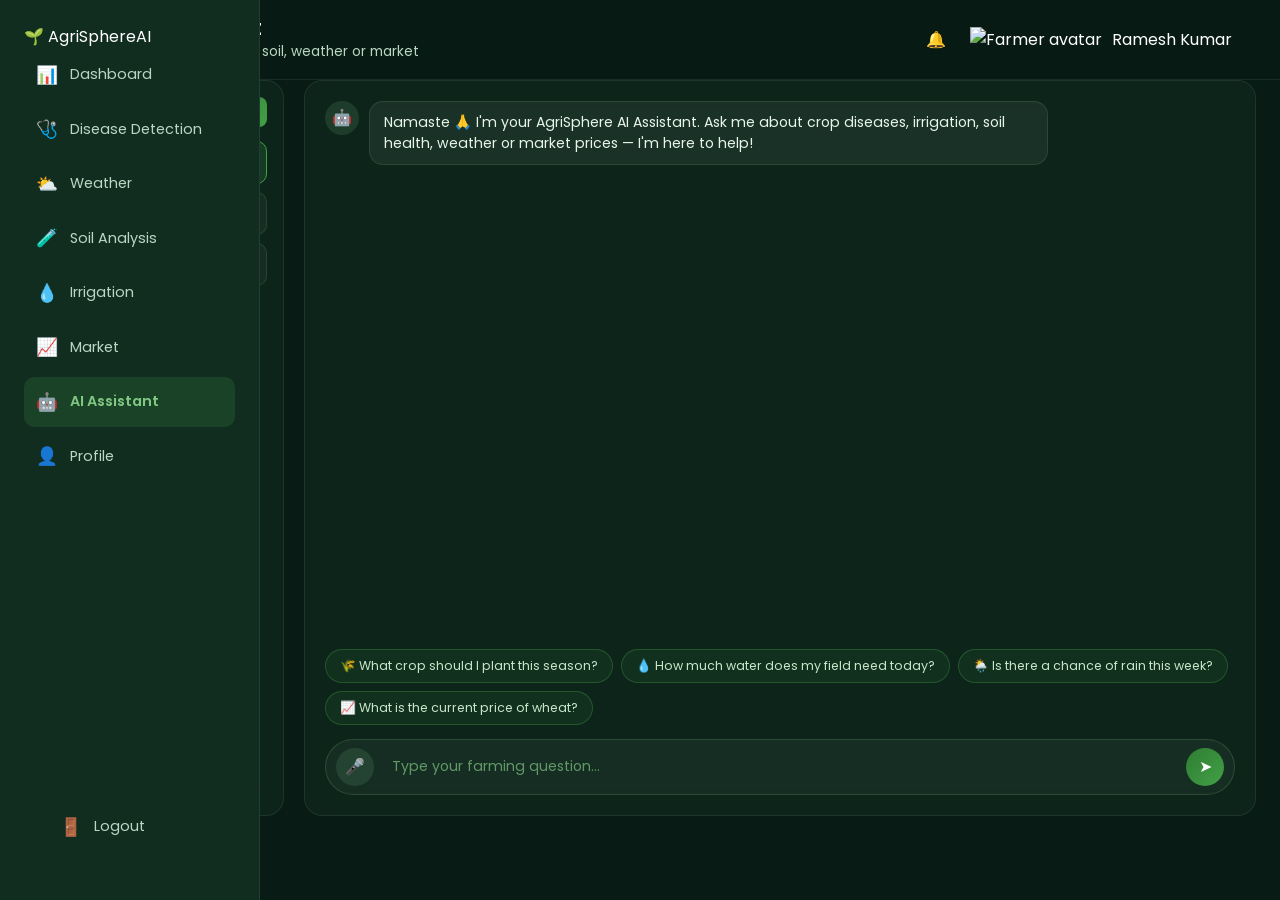
==== chatbot.html @ 05b8a4e9 "all fronted completed" ====
<!DOCTYPE html>
<html lang="en">
<head>
<meta charset="UTF-8" />
<meta name="viewport" content="width=device-width, initial-scale=1.0" />
<title>AI Farming Assistant | AgriSphere AI</title>

<!-- Google Font: Poppins (consistent with rest of app) -->
<link rel="preconnect" href="https://fonts.googleapis.com">
<link href="https://fonts.googleapis.com/css2?family=Poppins:wght@300;400;500;600;700&display=swap" rel="stylesheet">

<!-- Reused shared stylesheets only — no new CSS file for this page -->
<link rel="stylesheet" href="css/style.css" />
<link rel="stylesheet" href="css/dashboard.css" />

<!-- ===================== PAGE-SPECIFIC INLINE STYLES ===================== -->
<!-- Only layout/structure unique to the chatbot UI lives here.            -->
<!-- Colors, fonts, glass/card/button rules are all reused from style.css   -->
<!-- and dashboard.css — nothing is redefined here.                         -->
<style>
  /* Two-column grid: chat history sidebar + main chat window */
  .chatbot-layout {
    display: grid;
    grid-template-columns: 260px 1fr;
    gap: 20px;
    height: calc(100vh - 140px);
    padding: 0 24px 24px;
  }

  /* ---- Chat History Sidebar ---- */
  .chat-history {
    display: flex;
    flex-direction: column;
    padding: 16px;
    overflow: hidden;
  }
  .chat-history__header {
    display: flex;
    align-items: center;
    justify-content: space-between;
    margin-bottom: 14px;
  }
  .chat-history__header h3 {
    color: #fff;
    font-size: 1rem;
    font-weight: 600;
  }
  .chat-history__new-btn {
    background: linear-gradient(135deg, #2E7D32, #43A047);
    color: #fff;
    border: none;
    border-radius: 8px;
    padding: 6px 12px;
    font-family: 'Poppins', sans-serif;
    font-size: 0.78rem;
    cursor: pointer;
    transition: opacity 0.2s ease;
  }
  .chat-history__new-btn:hover { opacity: 0.85; }

  .chat-history__list {
    list-style: none;
    overflow-y: auto;
    display: flex;
    flex-direction: column;
    gap: 8px;
  }
  .chat-history__item {
    background: rgba(255, 255, 255, 0.04);
    border: 1px solid rgba(129, 199, 132, 0.15);
    border-radius: 10px;
    padding: 10px 12px;
    color: #C8E6C9;
    font-size: 0.82rem;
    cursor: pointer;
    transition: background 0.2s ease, border-color 0.2s ease;
    white-space: nowrap;
    overflow: hidden;
    text-overflow: ellipsis;
  }
  .chat-history__item:hover,
  .chat-history__item--active {
    background: rgba(67, 160, 71, 0.18);
    border-color: #43A047;
    color: #fff;
  }

  /* ---- Main Chat Window ---- */
  .chat-window {
    display: flex;
    flex-direction: column;
    padding: 20px;
    overflow: hidden;
  }

  .chat-window__messages {
    flex: 1;
    overflow-y: auto;
    display: flex;
    flex-direction: column;
    gap: 16px;
    padding-right: 6px;
    margin-bottom: 12px;
  }

  /* Individual message row */
  .chat-msg {
    display: flex;
    gap: 10px;
    max-width: 80%;
    animation: fadeInUp 0.3s ease;
  }
  .chat-msg--user {
    align-self: flex-end;
    flex-direction: row-reverse;
  }
  .chat-msg__avatar {
    width: 34px;
    height: 34px;
    border-radius: 50%;
    display: flex;
    align-items: center;
    justify-content: center;
    background: rgba(129, 199, 132, 0.15);
    flex-shrink: 0;
    font-size: 1rem;
  }
  .chat-msg__bubble {
    background: rgba(255, 255, 255, 0.06);
    border: 1px solid rgba(129, 199, 132, 0.15);
    border-radius: 14px;
    padding: 10px 14px;
    color: #E8F5E9;
    font-size: 0.88rem;
    line-height: 1.5;
  }
  .chat-msg--user .chat-msg__bubble {
    background: linear-gradient(135deg, #2E7D32, #43A047);
    color: #fff;
    border: none;
  }

  /* Typing animation bubble (three bouncing dots) */
  .chat-msg__bubble--typing {
    display: flex;
    gap: 4px;
    align-items: center;
    padding: 14px;
  }
  .typing-dot {
    width: 6px;
    height: 6px;
    border-radius: 50%;
    background: #81C784;
    animation: typingBounce 1.2s infinite ease-in-out;
  }
  .typing-dot:nth-child(2) { animation-delay: 0.2s; }
  .typing-dot:nth-child(3) { animation-delay: 0.4s; }

  @keyframes typingBounce {
    0%, 60%, 100% { transform: translateY(0); opacity: 0.5; }
    30% { transform: translateY(-5px); opacity: 1; }
  }
  @keyframes fadeInUp {
    from { opacity: 0; transform: translateY(8px); }
    to { opacity: 1; transform: translateY(0); }
  }

  /* ---- Suggested Questions ---- */
  .suggested-questions {
    display: flex;
    flex-wrap: wrap;
    gap: 8px;
    margin-bottom: 14px;
  }
  .suggestion-chip {
    background: rgba(67, 160, 71, 0.1);
    border: 1px solid rgba(67, 160, 71, 0.35);
    color: #C8E6C9;
    border-radius: 20px;
    padding: 7px 14px;
    font-family: 'Poppins', sans-serif;
    font-size: 0.78rem;
    cursor: pointer;
    transition: background 0.2s ease, color 0.2s ease;
  }
  .suggestion-chip:hover {
    background: #43A047;
    color: #fff;
  }

  /* ---- Input Bar ---- */
  .chat-window__input-bar {
    display: flex;
    align-items: center;
    gap: 10px;
    background: rgba(255, 255, 255, 0.04);
    border: 1px solid rgba(129, 199, 132, 0.2);
    border-radius: 30px;
    padding: 8px 10px;
  }
  .chat-window__input {
    flex: 1;
    background: transparent;
    border: none;
    outline: none;
    color: #fff;
    font-family: 'Poppins', sans-serif;
    font-size: 0.88rem;
    padding: 6px 8px;
  }
  .chat-window__input::placeholder { color: #81C784; opacity: 0.7; }

  .chat-icon-btn {
    width: 38px;
    height: 38px;
    border-radius: 50%;
    border: none;
    background: rgba(129, 199, 132, 0.15);
    color: #C8E6C9;
    font-size: 1rem;
    cursor: pointer;
    display: flex;
    align-items: center;
    justify-content: center;
    flex-shrink: 0;
    transition: background 0.2s ease, transform 0.2s ease;
  }
  .chat-icon-btn:hover { background: rgba(129, 199, 132, 0.3); }
  .chat-icon-btn--send {
    background: linear-gradient(135deg, #2E7D32, #43A047);
    color: #fff;
  }
  .chat-icon-btn--send:hover { transform: scale(1.08); }

  /* Voice button "listening" pulse state, toggled via JS */
  .chat-icon-btn--listening {
    background: #E53935;
    color: #fff;
    animation: pulseMic 1s infinite;
  }
  @keyframes pulseMic {
    0% { box-shadow: 0 0 0 0 rgba(229, 57, 53, 0.5); }
    70% { box-shadow: 0 0 0 10px rgba(229, 57, 53, 0); }
    100% { box-shadow: 0 0 0 0 rgba(229, 57, 53, 0); }
  }

  /* Responsive: stack history above chat window on small screens */
  @media (max-width: 768px) {
    .chatbot-layout {
      grid-template-columns: 1fr;
      height: auto;
    }
    .chat-history { max-height: 180px; }
  }
</style>
</head>
<body>

<!-- ===================== SIDEBAR (identical structure to all dashboard pages) ===================== -->
<aside class="sidebar">
  <div class="sidebar__logo">
    <span class="logo-icon">🌱</span>
    <span class="logo-text">AgriSphere<span class="accent">AI</span></span>
  </div>

  <nav class="sidebar__nav">
    <a href="dashboard.html" class="sidebar__link">
      <span class="sidebar__icon">📊</span> Dashboard
    </a>
    <a href="disease.html" class="sidebar__link">
      <span class="sidebar__icon">🩺</span> Disease Detection
    </a>
    <a href="weather.html" class="sidebar__link">
      <span class="sidebar__icon">⛅</span> Weather
    </a>
    <a href="soil.html" class="sidebar__link">
      <span class="sidebar__icon">🧪</span> Soil Analysis
    </a>
    <a href="irrigation.html" class="sidebar__link">
      <span class="sidebar__icon">💧</span> Irrigation
    </a>
    <a href="market.html" class="sidebar__link">
      <span class="sidebar__icon">📈</span> Market
    </a>
    <!-- Current page — marked active -->
    <a href="chatbot.html" class="sidebar__link sidebar__link--active">
      <span class="sidebar__icon">🤖</span> AI Assistant
    </a>
    <a href="profile.html" class="sidebar__link">
      <span class="sidebar__icon">👤</span> Profile
    </a>
  </nav>

  <div class="sidebar__footer">
    <a href="index.html" class="sidebar__link">
      <span class="sidebar__icon">🚪</span> Logout
    </a>
  </div>
</aside>

<!-- ===================== MAIN CONTENT ===================== -->
<div class="main-content">

  <!-- ===================== TOP NAV (identical structure to all dashboard pages) ===================== -->
  <header class="topnav">
    <div class="topnav__title">
      <h1>AI Farming Assistant</h1>
      <p class="topnav__subtitle">Ask anything about your crops, soil, weather or market</p>
    </div>
    <div class="topnav__right">
      <span class="topnav__notif">🔔</span>
      <div class="topnav__profile">
        <img src="https://i.pravatar.cc/40?img=12" alt="Farmer avatar" />
        <span>Ramesh Kumar</span>
      </div>
    </div>
  </header>

  <!-- ===================== CHATBOT LAYOUT ===================== -->
  <!-- Two-column layout: Chat History Sidebar (left) + Main Chat Window (right) -->
  <section class="chatbot-layout">

    <!-- ============ CHAT HISTORY SIDEBAR ============ -->
    <div class="glass chat-history">
      <div class="chat-history__header">
        <h3>Chat History</h3>
        <button id="newChatBtn" class="chat-history__new-btn" title="Start new chat">+ New</button>
      </div>
      <ul id="chatHistoryList" class="chat-history__list">
        <!-- History items injected dynamically by chatbot.js -->
      </ul>
    </div>

    <!-- ============ MAIN CHAT WINDOW ============ -->
    <div class="glass chat-window">

      <!-- Chat messages render here -->
      <div id="chatMessages" class="chat-window__messages">
        <!-- Initial AI greeting message (also serves as template structure) -->
        <div class="chat-msg chat-msg--ai">
          <div class="chat-msg__avatar">🤖</div>
          <div class="chat-msg__bubble">
            <p>Namaste 🙏 I'm your AgriSphere AI Assistant. Ask me about crop diseases, irrigation, soil health, weather or market prices — I'm here to help!</p>
          </div>
        </div>
      </div>

      <!-- ============ SUGGESTED QUESTIONS ============ -->
      <!-- Quick-tap chips to populate common queries -->
      <div id="suggestedQuestions" class="suggested-questions">
        <button class="suggestion-chip" data-question="What crop should I plant this season?">🌾 What crop should I plant this season?</button>
        <button class="suggestion-chip" data-question="How much water does my field need today?">💧 How much water does my field need today?</button>
        <button class="suggestion-chip" data-question="Is there a chance of rain this week?">🌦️ Is there a chance of rain this week?</button>
        <button class="suggestion-chip" data-question="What is the current price of wheat?">📈 What is the current price of wheat?</button>
      </div>

      <!-- ============ CHAT INPUT BAR ============ -->
      <div class="chat-window__input-bar">
        <!-- Voice input button (UI only — no real speech recognition wired up) -->
        <button id="voiceBtn" class="chat-icon-btn" title="Voice input">
          <span id="voiceIcon">🎤</span>
        </button>

        <input
          type="text"
          id="chatInput"
          class="chat-window__input"
          placeholder="Type your farming question..."
          autocomplete="off"
        />

        <!-- Send button -->
        <button id="sendBtn" class="chat-icon-btn chat-icon-btn--send" title="Send message">
          ➤
        </button>
      </div>

    </div> <!-- /chat-window -->

  </section>

</div> <!-- /main-content -->

<!-- ===================== SCRIPTS ===================== -->
<script src="js/main.js"></script>
<script src="js/dashboard.js"></script>
<script src="js/chatbot.js"></script>
</body>
</html>
---- css/style.css ----
/* =====================================================
   AGRISPHERE AI — STYLE SHEET (Landing Page)
   =====================================================
   This file is organized into clear sections:
   1. Reset & Variables
   2. Base / Typography
   3. Reusable Components (buttons, glass effect)
   4. Navbar
   5. Hero Section
   6. Animated Statistics
   7. Features Section
   8. How It Works
   9. Why Choose Us
   10. Call To Action
   11. Footer
   12. Scroll Reveal Animation
   13. Responsive Design (Tablet & Mobile)
   ===================================================== */


/* -----------------------------------------------------
   1. RESET & VARIABLES
   CSS variables (--name) let us reuse colors everywhere.
   If you want to change the theme, edit these values only.
------------------------------------------------------ */
:root {
  /* Color palette (from project brief) */
  --color-bg: #081C15;
  --color-primary: #2E7D32;
  --color-secondary: #43A047;
  --color-accent: #81C784;
  --color-card: #112D20;
  --color-text: #FFFFFF;
  --color-text-soft: #B9D8C4;
  --color-warning: #FFA000;
  --color-danger: #F44336;

  /* Glass effect helpers */
  --glass-bg: rgba(17, 45, 32, 0.55);
  --glass-border: rgba(255, 255, 255, 0.08);

  /* Spacing scale */
  --space-sm: 0.75rem;
  --space-md: 1.5rem;
  --space-lg: 3rem;
  --space-xl: 6rem;

  /* Shape & motion */
  --radius: 18px;
  --radius-sm: 10px;
  --transition: 0.3s ease;
  --shadow-soft: 0 10px 30px rgba(0, 0, 0, 0.35);
}

/* Reset default browser spacing/box-sizing so layout is predictable */
* {
  margin: 0;
  padding: 0;
  box-sizing: border-box;
}

html {
  scroll-behavior: smooth; /* smooth scrolling for in-page links (#features etc.) */
}


/* -----------------------------------------------------
   2. BASE / TYPOGRAPHY
------------------------------------------------------ */
body {
  font-family: 'Poppins', sans-serif;
  background-color: var(--color-bg);
  color: var(--color-text);
  line-height: 1.6;
  overflow-x: hidden; /* prevents horizontal scroll from floating shapes */
}

h1, h2, h3, h4 {
  font-weight: 600;
  line-height: 1.2;
}

a {
  text-decoration: none;
  color: inherit;
}

ul {
  list-style: none;
}

img {
  max-width: 100%;
  display: block;
}

/* Small uppercase label used above section titles (e.g. "Platform") */
.eyebrow {
  display: inline-block;
  font-size: 0.8rem;
  font-weight: 600;
  letter-spacing: 0.12em;
  text-transform: uppercase;
  color: var(--color-accent);
  margin-bottom: var(--space-sm);
}

/* Gradient text used on the hero headline's key word */
.text-gradient {
  background: linear-gradient(90deg, var(--color-accent), var(--color-secondary));
  -webkit-background-clip: text;
  background-clip: text;
  color: transparent;
}

.section-heading {
  text-align: center;
  max-width: 640px;
  margin: 0 auto var(--space-xl);
}

.section-title {
  font-size: clamp(1.8rem, 3vw, 2.6rem);
  margin-bottom: var(--space-sm);
}

.section-subtitle {
  color: var(--color-text-soft);
  font-size: 1.05rem;
}


/* -----------------------------------------------------
   3. REUSABLE COMPONENTS
------------------------------------------------------ */

/* Glassmorphism card base — used by feature cards, scan card, etc. */
.glass {
  background: var(--glass-bg);
  border: 1px solid var(--glass-border);
  backdrop-filter: blur(14px);
  -webkit-backdrop-filter: blur(14px);
  border-radius: var(--radius);
}

/* Buttons */
.btn {
  display: inline-flex;
  align-items: center;
  gap: 0.5rem;
  padding: 0.8rem 1.6rem;
  border-radius: 999px; /* fully rounded pill shape */
  font-weight: 600;
  font-size: 0.95rem;
  border: none;
  cursor: pointer;
  transition: transform var(--transition), box-shadow var(--transition), background var(--transition);
  white-space: nowrap;
}

.btn--primary {
  background: linear-gradient(135deg, var(--color-secondary), var(--color-primary));
  color: var(--color-text);
  box-shadow: 0 8px 24px rgba(46, 125, 50, 0.45);
}

.btn--primary:hover {
  transform: translateY(-3px);
  box-shadow: 0 12px 30px rgba(46, 125, 50, 0.6);
}

.btn--ghost {
  background: transparent;
  color: var(--color-text);
  border: 1px solid var(--glass-border);
}

.btn--ghost:hover {
  background: rgba(255, 255, 255, 0.06);
  transform: translateY(-3px);
}

.btn--lg {
  padding: 1rem 2rem;
  font-size: 1rem;
}

/* Arrow inside buttons slides right on hover */
.btn__arrow {
  transition: transform var(--transition);
}

.btn:hover .btn__arrow {
  transform: translateX(4px);
}


/* -----------------------------------------------------
   4. NAVBAR
------------------------------------------------------ */
.navbar {
  position: sticky;
  top: 0;
  z-index: 100;
  width: 100%;
  background: rgba(8, 28, 21, 0.7);
  backdrop-filter: blur(14px);
  -webkit-backdrop-filter: blur(14px);
  border-bottom: 1px solid var(--glass-border);
}

.navbar__inner {
  max-width: 1280px;
  margin: 0 auto;
  display: flex;
  align-items: center;
  justify-content: space-between;
  padding: 1rem var(--space-md);
}

.navbar__brand {
  display: flex;
  align-items: center;
  gap: 0.5rem;
  font-weight: 700;
  font-size: 1.2rem;
}

.navbar__logo {
  font-size: 1.4rem;
}

.navbar__name--accent {
  color: var(--color-accent);
}

.navbar__links {
  display: flex;
  align-items: center;
  gap: var(--space-lg);
}

.navbar__link {
  font-size: 0.95rem;
  color: var(--color-text-soft);
  transition: color var(--transition);
}

.navbar__link:hover {
  color: var(--color-text);
}

.navbar__cta {
  margin-left: var(--space-md);
}

/* Hamburger icon — hidden on desktop, shown on mobile via media query */
.navbar__toggle {
  display: none;
  flex-direction: column;
  gap: 5px;
  background: none;
  border: none;
  cursor: pointer;
}

.navbar__toggle span {
  width: 24px;
  height: 2px;
  background: var(--color-text);
  border-radius: 2px;
}

/* Mobile dropdown menu — hidden by default, JS toggles .navbar__mobile--open */
.navbar__mobile {
  display: none;
  flex-direction: column;
  gap: var(--space-md);
  padding: var(--space-md);
  background: rgba(8, 28, 21, 0.95);
  border-top: 1px solid var(--glass-border);
}

.navbar__mobile--open {
  display: flex;
}

.navbar__mobile-cta {
  width: fit-content;
}


/* -----------------------------------------------------
   5. HERO SECTION
------------------------------------------------------ */
.hero {
  position: relative;
  padding: var(--space-xl) var(--space-md);
  overflow: hidden;
}

/* Soft blurred glowing circles in the background — pure CSS, no images */
.hero__glow {
  position: absolute;
  border-radius: 50%;
  filter: blur(100px);
  opacity: 0.35;
  z-index: 0;
}

.hero__glow--one {
  width: 420px;
  height: 420px;
  background: var(--color-primary);
  top: -100px;
  left: -100px;
}

.hero__glow--two {
  width: 380px;
  height: 380px;
  background: var(--color-accent);
  bottom: -120px;
  right: -80px;
}

.hero__inner {
  position: relative;
  z-index: 1;
  max-width: 1280px;
  margin: 0 auto;
  display: grid;
  grid-template-columns: 1.1fr 0.9fr;
  align-items: center;
  gap: var(--space-xl);
}

.hero__title {
  font-size: clamp(2.4rem, 5vw, 3.6rem);
  margin-bottom: var(--space-md);
}

.hero__subtitle {
  color: var(--color-text-soft);
  font-size: 1.1rem;
  max-width: 520px;
  margin-bottom: var(--space-lg);
}

.hero__actions {
  display: flex;
  flex-wrap: wrap;
  gap: var(--space-md);
  margin-bottom: var(--space-md);
}

.hero__trust {
  font-size: 0.85rem;
  color: var(--color-text-soft);
  opacity: 0.8;
}

/* --- Signature visual: the AI Scan Card --- */
.hero__visual {
  position: relative;
  display: flex;
  justify-content: center;
  align-items: center;
}

.scan-card {
  width: 100%;
  max-width: 360px;
  padding: var(--space-md);
  background: var(--glass-bg);
  border: 1px solid var(--glass-border);
  backdrop-filter: blur(14px);
  -webkit-backdrop-filter: blur(14px);
  border-radius: var(--radius);
  box-shadow: var(--shadow-soft);
  animation: floatCard 5s ease-in-out infinite; /* gentle floating motion */
}

.scan-card__header {
  display: flex;
  align-items: center;
  gap: 0.5rem;
  margin-bottom: var(--space-md);
  font-size: 0.9rem;
  color: var(--color-text-soft);
}

.scan-card__dot {
  width: 8px;
  height: 8px;
  border-radius: 50%;
  background: var(--color-danger);
  animation: pulseDot 1.5s ease-in-out infinite;
}

/* The leaf-scanning area */
.scan-card__body {
  position: relative;
  height: 160px;
  border-radius: var(--radius-sm);
  background: rgba(0, 0, 0, 0.25);
  display: flex;
  align-items: center;
  justify-content: center;
  font-size: 4rem;
  overflow: hidden;
  margin-bottom: var(--space-md);
}

/* The horizontal scanning line that sweeps up and down */
.scan-card__line {
  position: absolute;
  left: 0;
  width: 100%;
  height: 2px;
  background: var(--color-accent);
  box-shadow: 0 0 12px var(--color-accent);
  animation: scanSweep 2.4s ease-in-out infinite;
}

.scan-card__result {
  display: flex;
  justify-content: space-between;
  align-items: center;
  padding: 0.8rem 1rem;
  background: rgba(67, 160, 71, 0.15);
  border: 1px solid rgba(129, 199, 132, 0.3);
  border-radius: var(--radius-sm);
  font-size: 0.85rem;
}

.scan-card__result-label {
  color: var(--color-text-soft);
}

.scan-card__result-value {
  color: var(--color-accent);
  font-weight: 600;
}

/* Small floating chips around the scan card */
.float-chip {
  position: absolute;
  padding: 0.6rem 1rem;
  font-size: 0.8rem;
  background: var(--glass-bg);
  border: 1px solid var(--glass-border);
  backdrop-filter: blur(10px);
  border-radius: 999px;
  box-shadow: var(--shadow-soft);
}

.float-chip--one {
  top: 10%;
  right: -5%;
  animation: floatChip 4s ease-in-out infinite;
}

.float-chip--two {
  bottom: 8%;
  left: -8%;
  animation: floatChip 4.5s ease-in-out infinite reverse;
}


/* -----------------------------------------------------
   6. ANIMATED STATISTICS
------------------------------------------------------ */
.stats {
  padding: var(--space-xl) var(--space-md);
}

.stats__inner {
  max-width: 1100px;
  margin: 0 auto;
  display: grid;
  grid-template-columns: repeat(4, 1fr);
  gap: var(--space-md);
  text-align: center;
}

.stat__number {
  font-size: clamp(2rem, 4vw, 3rem);
  font-weight: 700;
  color: var(--color-accent);
}

.stat__suffix {
  font-size: clamp(2rem, 4vw, 3rem);
  font-weight: 700;
  color: var(--color-accent);
}

.stat__label {
  margin-top: 0.4rem;
  font-size: 0.9rem;
  color: var(--color-text-soft);
}


/* -----------------------------------------------------
   7. FEATURES SECTION
------------------------------------------------------ */
.features {
  padding: var(--space-xl) var(--space-md);
}

.features__grid {
  max-width: 1280px;
  margin: 0 auto;
  display: grid;
  grid-template-columns: repeat(4, 1fr);
  gap: var(--space-md);
}

.feature-card {
  padding: var(--space-md);
  background: var(--glass-bg);
  border: 1px solid var(--glass-border);
  backdrop-filter: blur(14px);
  -webkit-backdrop-filter: blur(14px);
  border-radius: var(--radius);
  transition: transform var(--transition), border-color var(--transition);
}

.feature-card:hover {
  transform: translateY(-6px);
  border-color: var(--color-accent);
}

.feature-card__icon {
  font-size: 2rem;
  margin-bottom: var(--space-sm);
}

.feature-card__title {
  font-size: 1.05rem;
  margin-bottom: 0.4rem;
}

.feature-card__text {
  font-size: 0.9rem;
  color: var(--color-text-soft);
}


/* -----------------------------------------------------
   8. HOW IT WORKS
------------------------------------------------------ */
.how-it-works {
  padding: var(--space-xl) var(--space-md);
}

.steps {
  max-width: 1100px;
  margin: 0 auto;
  display: flex;
  align-items: flex-start;
  justify-content: space-between;
  gap: var(--space-md);
}

.step {
  flex: 1;
  text-align: center;
  padding: var(--space-md);
}

.step__number {
  display: inline-block;
  font-size: 1.8rem;
  font-weight: 700;
  color: var(--color-accent);
  margin-bottom: var(--space-sm);
}

.step__title {
  margin-bottom: 0.5rem;
}

.step__text {
  font-size: 0.9rem;
  color: var(--color-text-soft);
}

/* Connecting line between steps (hidden on mobile) */
.step__connector {
  flex: 0 0 60px;
  height: 1px;
  margin-top: 2.2rem;
  background: linear-gradient(90deg, transparent, var(--color-accent), transparent);
}


/* -----------------------------------------------------
   9. WHY CHOOSE US
------------------------------------------------------ */
.why-us {
  padding: var(--space-xl) var(--space-md);
}

.why-us__inner {
  max-width: 1280px;
  margin: 0 auto;
  display: grid;
  grid-template-columns: 1fr 1fr;
  gap: var(--space-xl);
  align-items: center;
}

.why-list {
  margin-top: var(--space-lg);
  display: flex;
  flex-direction: column;
  gap: var(--space-md);
}

.why-list__item {
  display: flex;
  gap: var(--space-sm);
  align-items: flex-start;
}

.why-list__check {
  flex-shrink: 0;
  width: 26px;
  height: 26px;
  border-radius: 50%;
  background: rgba(129, 199, 132, 0.15);
  color: var(--color-accent);
  display: flex;
  align-items: center;
  justify-content: center;
  font-size: 0.8rem;
  font-weight: 700;
}

.why-list__item h4 {
  font-size: 1rem;
  margin-bottom: 0.2rem;
}

.why-list__item p {
  font-size: 0.88rem;
  color: var(--color-text-soft);
}

/* Glass panel with progress bars on the right side */
.glass-panel {
  padding: var(--space-lg);
  background: var(--glass-bg);
  border: 1px solid var(--glass-border);
  backdrop-filter: blur(14px);
  border-radius: var(--radius);
  display: flex;
  flex-direction: column;
  gap: var(--space-md);
}

.glass-panel__row {
  display: flex;
  flex-direction: column;
  gap: 0.5rem;
  font-size: 0.9rem;
  color: var(--color-text-soft);
}

.progress-bar {
  width: 100%;
  height: 8px;
  border-radius: 999px;
  background: rgba(255, 255, 255, 0.08);
  overflow: hidden;
}

.progress-bar__fill {
  height: 100%;
  width: 0%; /* JS animates this to the data-fill value */
  border-radius: 999px;
  background: linear-gradient(90deg, var(--color-secondary), var(--color-accent));
  transition: width 1.2s ease;
}


/* -----------------------------------------------------
   10. CALL TO ACTION
------------------------------------------------------ */
.cta {
  padding: var(--space-xl) var(--space-md);
}

.cta__inner {
  max-width: 720px;
  margin: 0 auto;
  text-align: center;
  padding: var(--space-xl) var(--space-lg);
  background: linear-gradient(135deg, rgba(46, 125, 50, 0.25), rgba(129, 199, 132, 0.1));
  border: 1px solid var(--glass-border);
  border-radius: var(--radius);
}

.cta__title {
  font-size: clamp(1.8rem, 3vw, 2.4rem);
  margin-bottom: var(--space-sm);
}

.cta__text {
  color: var(--color-text-soft);
  margin-bottom: var(--space-lg);
}


/* -----------------------------------------------------
   11. FOOTER
------------------------------------------------------ */
.footer {
  padding: var(--space-xl) var(--space-md) var(--space-md);
  border-top: 1px solid var(--glass-border);
}

.footer__inner {
  max-width: 1280px;
  margin: 0 auto;
  display: flex;
  justify-content: space-between;
  gap: var(--space-xl);
  flex-wrap: wrap;
}

.footer__brand {
  max-width: 360px;
}

.footer__tagline {
  margin-top: var(--space-sm);
  font-size: 0.85rem;
  color: var(--color-text-soft);
}

.footer__links {
  display: flex;
  gap: var(--space-xl);
}

.footer__col h4 {
  font-size: 0.9rem;
  margin-bottom: var(--space-sm);
  color: var(--color-text);
}

.footer__col a {
  display: block;
  font-size: 0.85rem;
  color: var(--color-text-soft);
  margin-bottom: 0.5rem;
  transition: color var(--transition);
}

.footer__col a:hover {
  color: var(--color-accent);
}

.footer__bottom {
  max-width: 1280px;
  margin: var(--space-lg) auto 0;
  padding-top: var(--space-md);
  border-top: 1px solid var(--glass-border);
  text-align: center;
  font-size: 0.8rem;
  color: var(--color-text-soft);
}


/* -----------------------------------------------------
   12. SCROLL REVEAL ANIMATION
   Elements with class "reveal" start hidden + shifted down.
   JS adds "reveal--visible" when they enter the viewport,
   which triggers this transition (fade in + slide up).
------------------------------------------------------ */
.reveal {
  opacity: 0;
  transform: translateY(30px);
  transition: opacity 0.8s ease, transform 0.8s ease;
}

.reveal--visible {
  opacity: 1;
  transform: translateY(0);
}


/* -----------------------------------------------------
   KEYFRAME ANIMATIONS
------------------------------------------------------ */

/* Gentle up-and-down float for the scan card */
@keyframes floatCard {
  0%, 100% { transform: translateY(0); }
  50% { transform: translateY(-12px); }
}

/* Floating motion for the small chips (slightly different rhythm) */
@keyframes floatChip {
  0%, 100% { transform: translateY(0); }
  50% { transform: translateY(-10px); }
}

/* Pulsing red "live" dot on the scan card */
@keyframes pulseDot {
  0%, 100% { opacity: 1; }
  50% { opacity: 0.3; }
}

/* The scanning line sweeping from top to bottom of the leaf area */
@keyframes scanSweep {
  0% { top: 0; }
  50% { top: 100%; }
  100% { top: 0; }
}


/* -----------------------------------------------------
   13. RESPONSIVE DESIGN
   Tablet first, then mobile — using max-width media queries.
------------------------------------------------------ */

/* Tablet (≤ 1024px) */
@media (max-width: 1024px) {
  .hero__inner {
    grid-template-columns: 1fr;
    text-align: center;
  }

  .hero__subtitle {
    margin-left: auto;
    margin-right: auto;
  }

  .hero__actions {
    justify-content: center;
  }

  .hero__visual {
    margin-top: var(--space-lg);
  }

  .features__grid {
    grid-template-columns: repeat(2, 1fr);
  }

  .why-us__inner {
    grid-template-columns: 1fr;
  }

  .why-us__panel {
    order: -1; /* show the visual panel above the text on tablet */
  }
}

/* Mobile (≤ 768px) */
@media (max-width: 768px) {
  /* Hide desktop nav links + CTA, show hamburger instead */
  .navbar__links,
  .navbar__cta {
    display: none;
  }

  .navbar__toggle {
    display: flex;
  }

  .stats__inner {
    grid-template-columns: repeat(2, 1fr);
  }

  .features__grid {
    grid-template-columns: 1fr;
  }

  /* Stack the "How It Works" steps vertically, hide connectors */
  .steps {
    flex-direction: column;
    align-items: center;
  }

  .step__connector {
    display: none;
  }

  .footer__inner {
    flex-direction: column;
    gap: var(--space-lg);
  }
}

/* Small phones (≤ 480px) */
@media (max-width: 480px) {
  .stats__inner {
    grid-template-columns: 1fr 1fr;
    gap: var(--space-lg);
  }

  .hero {
    padding: var(--space-lg) var(--space-md);
  }

  .scan-card {
    max-width: 100%;
  }
}

/* Respect users who prefer reduced motion */
@media (prefers-reduced-motion: reduce) {
  * {
    animation-duration: 0.01ms !important;
    animation-iteration-count: 1 !important;
    transition-duration: 0.01ms !important;
    scroll-behavior: auto !important;
  }
}
---- css/dashboard.css ----
/* =====================================================
   AGRISPHERE AI — DASHBOARD STYLE SHEET
   =====================================================
   This file ONLY contains dashboard-specific layout.
   Shared things (colors, fonts, buttons, .glass, progress
   bars) already come from css/style.css, which is loaded
   first in dashboard.html — so we reuse those variables here.

   Sections:
   1. Page Layout (sidebar + main column)
   2. Sidebar
   3. Top Navigation
   4. Welcome Card
   5. Overview Cards Grid
   6. AI Recommendation Card
   7. Charts Grid
   8. Recent Activity + Quick Actions
   9. Responsive Design
   ===================================================== */


/* -----------------------------------------------------
   1. PAGE LAYOUT
   The dashboard uses a fixed sidebar on the left and a
   flexible main column (top nav + content) on the right.
------------------------------------------------------ */
.dashboard-body {
  display: flex;
  min-height: 100vh;
  background-color: var(--color-bg);
}

.dashboard-main {
  flex: 1;
  display: flex;
  flex-direction: column;
  min-width: 0; /* prevents content from overflowing on small screens */
  margin-left: 260px; /* leaves space for the fixed sidebar */
}


/* -----------------------------------------------------
   2. SIDEBAR
------------------------------------------------------ */
.sidebar {
  position: fixed;
  top: 0;
  left: 0;
  width: 260px;
  height: 100vh;
  display: flex;
  flex-direction: column;
  padding: var(--space-md);
  background: var(--color-card);
  border-right: 1px solid var(--glass-border);
  z-index: 200;
  transition: transform var(--transition);
}

.sidebar__brand {
  display: flex;
  align-items: center;
  gap: 0.5rem;
  font-weight: 700;
  font-size: 1.1rem;
  margin-bottom: var(--space-lg);
  padding: 0 0.5rem;
}

.sidebar__nav {
  flex: 1;
  display: flex;
  flex-direction: column;
  gap: 0.25rem;
  overflow-y: auto;
}

.sidebar__section-label {
  font-size: 0.7rem;
  text-transform: uppercase;
  letter-spacing: 0.1em;
  color: var(--color-text-soft);
  opacity: 0.7;
  margin: var(--space-md) 0.5rem 0.4rem;
}

.sidebar__section-label:first-child {
  margin-top: 0;
}

.sidebar__link {
  display: flex;
  align-items: center;
  gap: 0.75rem;
  padding: 0.7rem 0.75rem;
  border-radius: var(--radius-sm);
  font-size: 0.9rem;
  color: var(--color-text-soft);
  transition: background var(--transition), color var(--transition);
}

.sidebar__link:hover {
  background: rgba(255, 255, 255, 0.05);
  color: var(--color-text);
}

/* Highlights the link of the page currently open */
.sidebar__link--active {
  background: rgba(67, 160, 71, 0.18);
  color: var(--color-accent);
  font-weight: 600;
}

.sidebar__icon {
  font-size: 1.1rem;
}

/* Small help card pinned to the bottom of the sidebar */
.sidebar__footer {
  margin-top: var(--space-md);
  padding: var(--space-md);
}

.sidebar__footer-title {
  font-size: 0.85rem;
  font-weight: 600;
  margin-bottom: 0.2rem;
}

.sidebar__footer-text {
  font-size: 0.78rem;
  color: var(--color-text-soft);
}

/* Dark overlay shown behind the sidebar on mobile when it's open */
.sidebar-overlay {
  display: none;
  position: fixed;
  inset: 0;
  background: rgba(0, 0, 0, 0.5);
  z-index: 150;
}

.sidebar-overlay--visible {
  display: block;
}


/* -----------------------------------------------------
   3. TOP NAVIGATION
------------------------------------------------------ */
.topnav {
  position: sticky;
  top: 0;
  z-index: 50;
  display: flex;
  align-items: center;
  gap: var(--space-md);
  padding: 1rem var(--space-lg);
  background: rgba(8, 28, 21, 0.85);
  backdrop-filter: blur(14px);
  -webkit-backdrop-filter: blur(14px);
  border-bottom: 1px solid var(--glass-border);
}

/* Hamburger button — hidden on desktop, shown on mobile */
.topnav__menu-btn {
  display: none;
  flex-direction: column;
  gap: 5px;
  background: none;
  border: none;
  cursor: pointer;
}

.topnav__menu-btn span {
  width: 22px;
  height: 2px;
  background: var(--color-text);
  border-radius: 2px;
}

.topnav__title {
  flex: 1;
}

.topnav__title h1 {
  font-size: 1.3rem;
}

.topnav__title p {
  font-size: 0.85rem;
  color: var(--color-text-soft);
}

.topnav__right {
  display: flex;
  align-items: center;
  gap: var(--space-md);
}

.topnav__icon-btn {
  position: relative;
  background: rgba(255, 255, 255, 0.05);
  border: 1px solid var(--glass-border);
  border-radius: 50%;
  width: 42px;
  height: 42px;
  font-size: 1.1rem;
  cursor: pointer;
}

.topnav__badge {
  position: absolute;
  top: -4px;
  right: -4px;
  background: var(--color-danger);
  color: var(--color-text);
  font-size: 0.65rem;
  font-weight: 700;
  width: 18px;
  height: 18px;
  border-radius: 50%;
  display: flex;
  align-items: center;
  justify-content: center;
}

.topnav__profile {
  display: flex;
  align-items: center;
  gap: 0.6rem;
}

.topnav__avatar {
  width: 38px;
  height: 38px;
  border-radius: 50%;
  background: rgba(129, 199, 132, 0.15);
  display: flex;
  align-items: center;
  justify-content: center;
  font-size: 1.1rem;
}

.topnav__profile-name {
  font-size: 0.88rem;
  font-weight: 500;
}


/* -----------------------------------------------------
   PAGE CONTENT WRAPPER
------------------------------------------------------ */
.dashboard-content {
  padding: var(--space-lg);
  display: flex;
  flex-direction: column;
  gap: var(--space-lg);
}


/* -----------------------------------------------------
   4. WELCOME CARD
------------------------------------------------------ */
.welcome-card {
  display: flex;
  align-items: center;
  justify-content: space-between;
  gap: var(--space-md);
  padding: var(--space-lg);
}

.welcome-card__text h2 {
  font-size: 1.4rem;
  margin: 0.3rem 0;
}

.welcome-card__text p {
  color: var(--color-text-soft);
  font-size: 0.9rem;
}


/* -----------------------------------------------------
   5. OVERVIEW CARDS GRID
   (Crop Health, Weather, Water Level, Disease Alert)
------------------------------------------------------ */
.overview-grid {
  display: grid;
  grid-template-columns: repeat(4, 1fr);
  gap: var(--space-md);
}

.overview-card {
  padding: var(--space-md);
}

.overview-card__top {
  display: flex;
  align-items: center;
  justify-content: space-between;
  margin-bottom: var(--space-sm);
}

.overview-card__icon {
  font-size: 1.4rem;
}

.overview-card__tag {
  font-size: 0.7rem;
  font-weight: 600;
  padding: 0.25rem 0.6rem;
  border-radius: 999px;
  background: rgba(255, 255, 255, 0.08);
  color: var(--color-text-soft);
}

.overview-card__tag--good {
  background: rgba(129, 199, 132, 0.15);
  color: var(--color-accent);
}

.overview-card__tag--warning {
  background: rgba(255, 160, 0, 0.15);
  color: var(--color-warning);
}

.overview-card__tag--danger {
  background: rgba(244, 67, 54, 0.15);
  color: var(--color-danger);
}

.overview-card__value {
  font-size: 1.6rem;
  margin-bottom: 0.2rem;
}

.overview-card__label {
  font-size: 0.82rem;
  color: var(--color-text-soft);
  margin-bottom: var(--space-sm);
}

/* Small weather details row (humidity / wind) */
.weather-mini {
  display: flex;
  gap: var(--space-md);
  font-size: 0.78rem;
  color: var(--color-text-soft);
}

/* Disease alert card gets a subtle red-tinted border */
.overview-card--alert {
  border-color: rgba(244, 67, 54, 0.35);
}

.overview-card__link {
  font-size: 0.82rem;
  font-weight: 600;
  color: var(--color-danger);
}


/* -----------------------------------------------------
   6. AI RECOMMENDATION CARD
------------------------------------------------------ */
.ai-card {
  display: flex;
  align-items: center;
  gap: var(--space-md);
  padding: var(--space-lg);
  background: linear-gradient(135deg, rgba(46, 125, 50, 0.2), rgba(129, 199, 132, 0.08));
}

.ai-card__icon {
  flex-shrink: 0;
  width: 56px;
  height: 56px;
  border-radius: 50%;
  background: rgba(129, 199, 132, 0.15);
  display: flex;
  align-items: center;
  justify-content: center;
  font-size: 1.6rem;
}

.ai-card__content {
  flex: 1;
}

.ai-card__content h3 {
  font-size: 1.1rem;
  margin: 0.2rem 0 0.4rem;
}

.ai-card__content p {
  font-size: 0.85rem;
  color: var(--color-text-soft);
}

.ai-card__action {
  flex-shrink: 0;
}


/* -----------------------------------------------------
   7. CHARTS GRID
------------------------------------------------------ */
.charts-grid {
  display: grid;
  grid-template-columns: 1fr 1fr;
  gap: var(--space-md);
}

.chart-card {
  padding: var(--space-md);
}

.chart-card__header {
  display: flex;
  align-items: center;
  justify-content: space-between;
  margin-bottom: var(--space-md);
}

.chart-card__header h3 {
  font-size: 1rem;
}


/* -----------------------------------------------------
   8. RECENT ACTIVITY + QUICK ACTIONS
------------------------------------------------------ */
.bottom-grid {
  display: grid;
  grid-template-columns: 1.4fr 1fr;
  gap: var(--space-md);
}

.activity-card,
.quick-actions-card {
  padding: var(--space-md);
}

.activity-card__title {
  font-size: 1rem;
  margin-bottom: var(--space-md);
}

.activity-list {
  display: flex;
  flex-direction: column;
  gap: var(--space-md);
}

.activity-item {
  display: flex;
  align-items: flex-start;
  gap: var(--space-sm);
}

.activity-item__icon {
  flex-shrink: 0;
  width: 36px;
  height: 36px;
  border-radius: 50%;
  background: rgba(255, 255, 255, 0.06);
  display: flex;
  align-items: center;
  justify-content: center;
}

.activity-item p {
  font-size: 0.85rem;
}

.activity-item__time {
  font-size: 0.75rem;
  color: var(--color-text-soft);
}

/* Quick Actions grid: 2x2 buttons */
.quick-actions-grid {
  display: grid;
  grid-template-columns: 1fr 1fr;
  gap: var(--space-sm);
}

.quick-action {
  display: flex;
  flex-direction: column;
  align-items: center;
  gap: 0.4rem;
  padding: var(--space-md) var(--space-sm);
  background: rgba(255, 255, 255, 0.04);
  border: 1px solid var(--glass-border);
  border-radius: var(--radius-sm);
  font-size: 0.8rem;
  text-align: center;
  color: var(--color-text-soft);
  transition: transform var(--transition), border-color var(--transition), color var(--transition);
}

.quick-action:hover {
  transform: translateY(-4px);
  border-color: var(--color-accent);
  color: var(--color-text);
}

.quick-action__icon {
  font-size: 1.4rem;
}


/* -----------------------------------------------------
   9. RESPONSIVE DESIGN
------------------------------------------------------ */

/* Tablet (≤ 1024px): collapse overview cards to 2 columns */
@media (max-width: 1024px) {
  .overview-grid {
    grid-template-columns: repeat(2, 1fr);
  }

  .charts-grid {
    grid-template-columns: 1fr;
  }

  .bottom-grid {
    grid-template-columns: 1fr;
  }
}

/* Mobile (≤ 768px): sidebar becomes an off-canvas drawer */
@media (max-width: 768px) {
  .sidebar {
    transform: translateX(-100%); /* hidden off-screen by default */
  }

  .sidebar--open {
    transform: translateX(0); /* JS adds this class to slide it in */
  }

  .dashboard-main {
    margin-left: 0; /* no fixed space needed when sidebar is hidden */
  }

  .topnav__menu-btn {
    display: flex;
  }

  .topnav__profile-name {
    display: none; /* keep just the avatar on small screens */
  }

  .welcome-card {
    flex-direction: column;
    align-items: flex-start;
    text-align: left;
  }

  .overview-grid {
    grid-template-columns: 1fr;
  }

  .ai-card {
    flex-direction: column;
    text-align: center;
  }

  .quick-actions-grid {
    grid-template-columns: 1fr 1fr;
  }
}

/* Small phones (≤ 480px) */
@media (max-width: 480px) {
  .dashboard-content {
    padding: var(--space-md);
  }

  .topnav {
    padding: 1rem var(--space-md);
  }
}
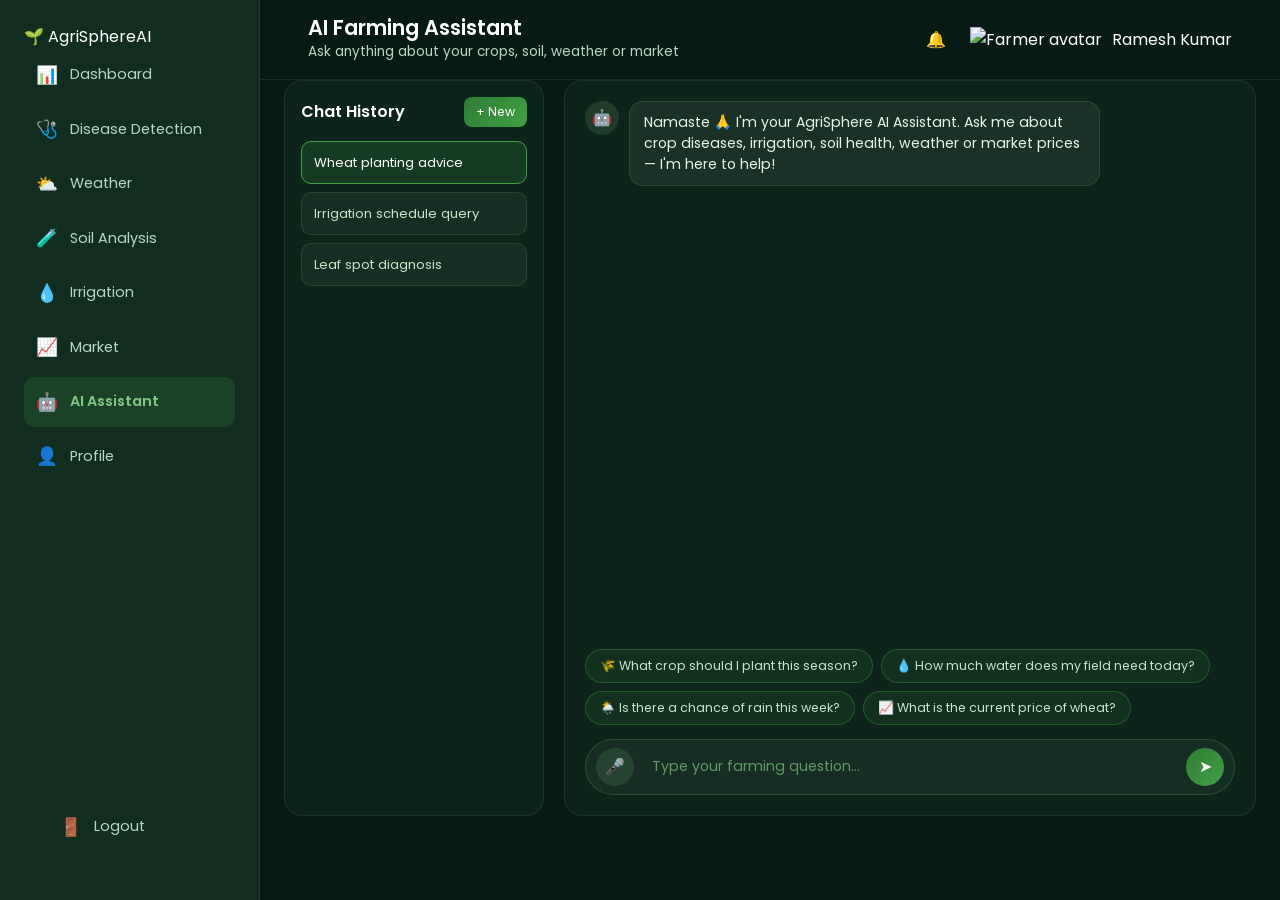
==== commit 4897cc33: "fixed bugs" ====
--- a/chatbot.html
+++ b/chatbot.html
@@ -255,10 +255,13 @@
   }
 </style>
 </head>
-<body>
+<body class="dashboard-body">
+
+<!-- Dark overlay behind the sidebar on mobile (same as dashboard.html) -->
+<div class="sidebar-overlay" id="sidebarOverlay"></div>
 
 <!-- ===================== SIDEBAR (identical structure to all dashboard pages) ===================== -->
-<aside class="sidebar">
+<aside class="sidebar" id="sidebar">
   <div class="sidebar__logo">
     <span class="logo-icon">🌱</span>
     <span class="logo-text">AgriSphere<span class="accent">AI</span></span>
@@ -300,10 +303,17 @@
 </aside>
 
 <!-- ===================== MAIN CONTENT ===================== -->
-<div class="main-content">
+<div class="main-content dashboard-main">
 
   <!-- ===================== TOP NAV (identical structure to all dashboard pages) ===================== -->
   <header class="topnav">
+    <!-- Hamburger button — opens the sidebar on mobile (same as dashboard.html) -->
+    <button class="topnav__menu-btn" id="sidebarToggle" aria-label="Open menu">
+      <span></span>
+      <span></span>
+      <span></span>
+    </button>
+
     <div class="topnav__title">
       <h1>AI Farming Assistant</h1>
       <p class="topnav__subtitle">Ask anything about your crops, soil, weather or market</p>
